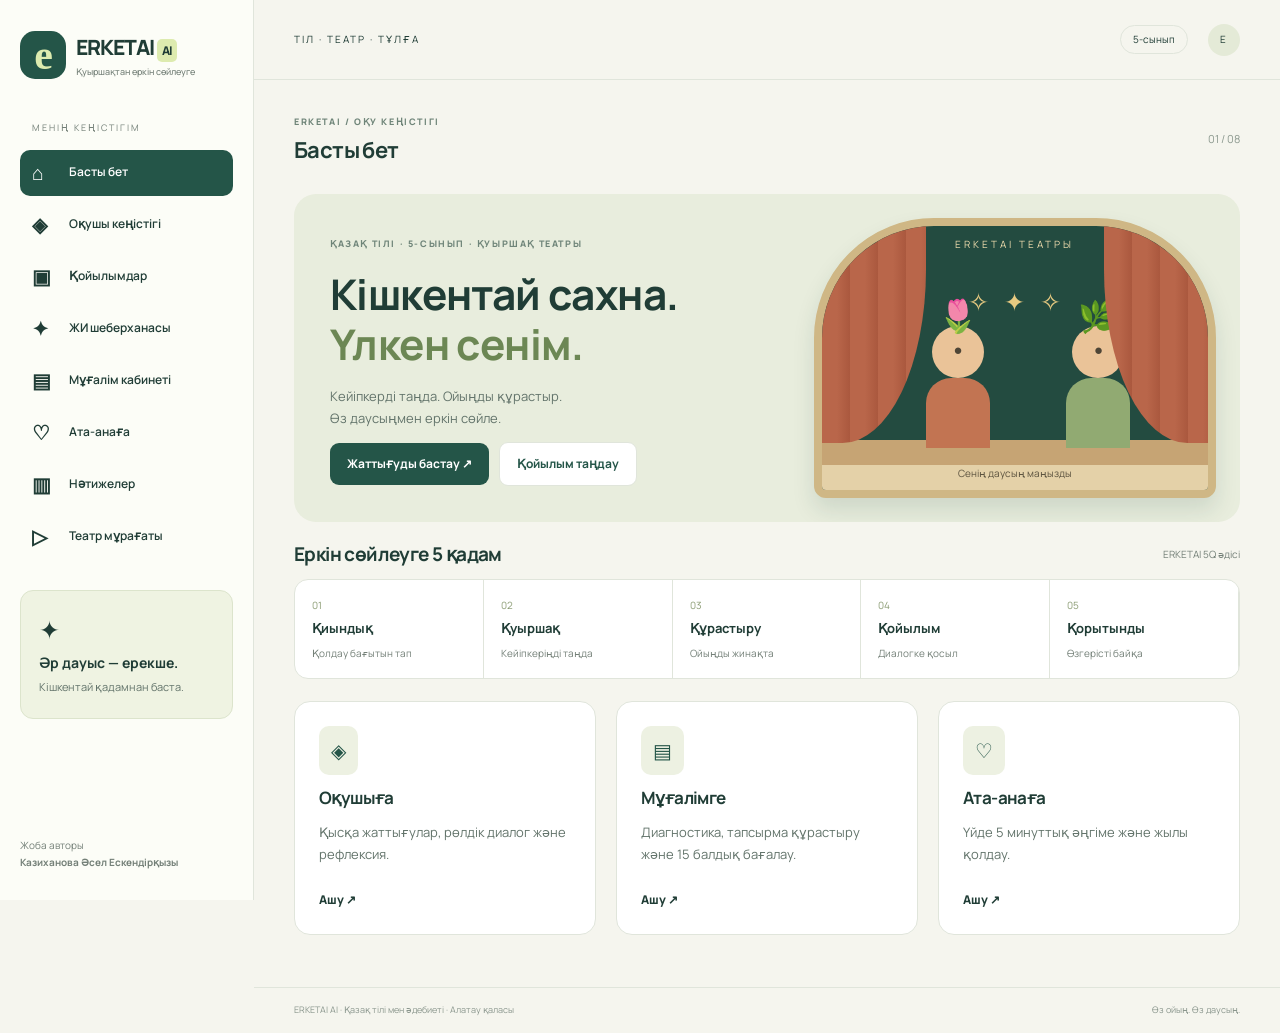
==== index.html @ 677026b5 "Add files via upload" ====
<!doctype html><html lang="kk"><head><meta charset="utf-8"><meta name="viewport" content="width=device-width,initial-scale=1"><meta name="theme-color" content="#173e36"><meta name="description" content="ERKETAI AI — 5-сынып оқушыларының қазақша ауызша сөйлеуін дамытуға арналған қуыршақ театры платформасы"><title>Басты бет · ERKETAI AI</title><link rel="stylesheet" href="styles.css"></head><body data-page="index"><aside class="sidebar"><a class="brand" href="index.html"><span class="brandmark">е</span><span>ERKETAI <i>AI</i><small>Қуыршақтан еркін сөйлеуге</small></span></a><span class="nav-label">МЕНІҢ КЕҢІСТІГІМ</span><nav aria-label="Негізгі навигация"><a href="index.html" aria-current="page"><span>⌂</span>Басты бет</a><a href="student.html" ><span>◈</span>Оқушы кеңістігі</a><a href="plays.html" ><span>▣</span>Қойылымдар</a><a href="ai.html" ><span>✦</span>ЖИ шеберханасы</a><a href="teacher.html" ><span>▤</span>Мұғалім кабинеті</a><a href="parents.html" ><span>♡</span>Ата-анаға</a><a href="results.html" ><span>▥</span>Нәтижелер</a><a href="media.html" ><span>▷</span>Театр мұрағаты</a></nav><div class="side-note"><span>✦</span><strong>Әр дауыс — ерекше.</strong><p>Кішкентай қадамнан баста.</p></div><div class="author">Жоба авторы<br><strong>Казиханова Әсел Ескендірқызы</strong></div></aside><div class="shell"><header><span>ТІЛ · ТЕАТР · ТҰЛҒА</span><div><span class="badge">5-сынып</span><span class="avatar">Е</span></div></header><main><div class="pagehead"><div><span class="eyebrow">ERKETAI / ОҚУ КЕҢІСТІГІ</span><h2>Басты бет</h2></div><span class="page-number">01 / 08</span></div><div class="hero"><div><span class="eyebrow">ҚАЗАҚ ТІЛІ · 5-СЫНЫП · ҚУЫРШАҚ ТЕАТРЫ</span><h1>Кішкентай сахна.<br><em>Үлкен сенім.</em></h1><p>Кейіпкерді таңда. Ойыңды құрастыр.<br>Өз даусыңмен еркін сөйле.</p><div class="actions"><a class="button" href="student.html">Жаттығуды бастау ↗</a><a class="button light" href="plays.html">Қойылым таңдау</a></div></div><div class="stage" aria-label="Қуыршақ театрының иллюстрациясы"><div class="stage-title">ERKETAI ТЕАТРЫ</div><div class="curtain left"></div><div class="curtain right"></div><div class="stars">✧ &nbsp; ✦ &nbsp; ✧</div><div class="puppet p1"><span>🌷</span><b>●</b><i></i></div><div class="puppet p2"><span>🌿</span><b>●</b><i></i></div><div class="stage-floor"></div><div class="stage-caption">Сенің даусың маңызды</div></div></div><div class="sectionhead"><h2>Еркін сөйлеуге 5 қадам</h2><span>ERKETAI 5Q әдісі</span></div><div class="steps"><a href="teacher.html"><small>01</small><strong>Қиындық</strong><span>Қолдау бағытын тап</span></a><a href="plays.html"><small>02</small><strong>Қуыршақ</strong><span>Кейіпкеріңді таңда</span></a><a href="ai.html"><small>03</small><strong>Құрастыру</strong><span>Ойыңды жинақта</span></a><a href="student.html"><small>04</small><strong>Қойылым</strong><span>Диалогке қосыл</span></a><a href="results.html"><small>05</small><strong>Қорытынды</strong><span>Өзгерісті байқа</span></a></div><div class="grid three"><article class="card"><span class="icon">◈</span><h3>Оқушыға</h3><p>Қысқа жаттығулар, рөлдік диалог және рефлексия.</p><a class="textlink" href="student.html">Ашу ↗</a></article><article class="card"><span class="icon">▤</span><h3>Мұғалімге</h3><p>Диагностика, тапсырма құрастыру және 15 балдық бағалау.</p><a class="textlink" href="teacher.html">Ашу ↗</a></article><article class="card"><span class="icon">♡</span><h3>Ата-анаға</h3><p>Үйде 5 минуттық әңгіме және жылы қолдау.</p><a class="textlink" href="parents.html">Ашу ↗</a></article></div></main><footer>ERKETAI AI · Қазақ тілі мен әдебиеті · Алатау қаласы<span>Өз ойың. Өз даусың.</span></footer></div><script type="module" src="js/app.js"></script></body></html>
---- styles.css ----
@import url('https://fonts.googleapis.com/css2?family=Manrope:wght@400;500;600;700;800&display=swap');
:root{--ink:#203d36;--green:#245548;--paper:#f5f5ee;--muted:#748078;--line:#e0e5db;--lime:#ddebaf}*{box-sizing:border-box}body{margin:0;background:var(--paper);color:var(--ink);font:14px/1.65 Manrope,Arial,sans-serif}a{color:inherit;text-decoration:none}button,input,select,textarea{font:inherit}button,a,input,select,textarea,summary{outline-offset:4px}button{cursor:pointer}a:hover{color:#52855d}.sidebar{position:fixed;inset:0 auto 0 0;width:254px;background:#fcfdf7;border-right:1px solid var(--line);padding:30px 20px;display:flex;flex-direction:column;overflow:auto}.brand{display:flex;gap:10px;align-items:center;font-weight:800;font-size:21px;letter-spacing:-1px}.brand i{font-style:normal;font-size:12px;background:var(--lime);padding:3px 5px;border-radius:5px}.brand small{display:block;font-size:9px;letter-spacing:0;font-weight:500}.brandmark{font-family:Georgia;font-size:42px;line-height:48px;text-align:center;background:var(--green);color:var(--lime);border-radius:15px;width:46px}.nav-label{font-size:9px;letter-spacing:2px;color:var(--muted);margin:42px 12px 14px}nav{display:grid;gap:6px}nav a{display:flex;gap:14px;padding:12px;border-radius:10px;font-size:12px;font-weight:600}nav a span{font-size:20px;width:23px;line-height:22px}nav a[aria-current]{background:var(--green);color:white}nav a:hover{background:#e8eedc;color:var(--green)}.side-note{margin-top:30px;padding:18px;border:1px solid #dce4cc;border-radius:13px;background:#eff3e2}.side-note>span{display:block;font-size:25px}.side-note p{font-size:11px;margin:4px 0}.author{font-size:10px;color:var(--muted);margin-top:auto;padding-top:22px}.author strong{font-size:10px}.shell{margin-left:254px}header{height:80px;padding:0 40px;border-bottom:1px solid var(--line);display:flex;align-items:center;justify-content:space-between;font-size:10px;letter-spacing:2px}header>div{display:flex;align-items:center;gap:20px}.badge{border:1px solid var(--line);padding:5px 12px;border-radius:20px;letter-spacing:0}.avatar{background:#e4ead7;width:32px;height:32px;border-radius:50%;display:grid;place-items:center}main{max-width:1500px;margin:auto;padding:28px 40px 32px}.pagehead{display:flex;justify-content:space-between;align-items:center;margin-bottom:24px}.eyebrow{font-size:9px;font-weight:800;letter-spacing:1.6px;color:#6f8579}h1,h2,h3{line-height:1.3;letter-spacing:-.6px}h1{font-size:30px;margin:6px 0}h2{font-size:23px;margin:8px 0 18px}h3{font-size:17px;margin:12px 0 8px}p{color:#63746b}hr{border:0;border-top:1px solid var(--line);margin:24px 0}.pagehead h2{font-size:22px;margin:5px 0}.page-number{color:#8c998f;font-size:11px}.hero{display:grid;grid-template-columns:1.1fr 1fr;background:#e8eddd;border-radius:22px;overflow:hidden;min-height:328px}.hero>div:first-child{padding:36px}.hero h1{font-size:clamp(30px,3.3vw,49px);line-height:1.18;margin:17px 0}.hero em{font-style:normal;color:#6c8754}.hero p{font-size:13px}.actions{display:flex;align-items:center;gap:10px;flex-wrap:wrap}.button,button{border:none;background:var(--green);color:white;padding:11px 17px;border-radius:9px;font-weight:700;font-size:12px;display:inline-block;transition:background .2s}.button:hover,button:hover{background:#376d59;color:white}.light{background:white;color:var(--green);border:1px solid var(--line)}button:disabled{opacity:.55;cursor:wait}.small{padding:7px 10px;font-size:10px}.stage{position:relative;background:#234b40;margin:24px;border-radius:120px 120px 12px 12px;min-height:280px;overflow:hidden;border:8px solid #cfb785;box-shadow:0 12px 22px #173e3620}.stage-title{position:absolute;top:10px;left:0;right:0;text-align:center;color:#eddbac;font-size:10px;letter-spacing:3px;z-index:3}.curtain{position:absolute;background:repeating-linear-gradient(90deg,#b9664a 0,#b9664a 15px,#aa583e 28px);top:0;width:27%;height:82%;z-index:2}.left{left:0;border-radius:0 0 80% 0}.right{right:0;border-radius:0 0 0 80%}.stars{position:absolute;top:55px;text-align:center;width:100%;color:#e7ca81;font-size:25px}.puppet{position:absolute;bottom:42px;text-align:center;width:80px;z-index:1}.p1{left:25%}.p2{right:18%}.puppet b{display:block;border-radius:50%;width:52px;height:52px;background:#eac398;margin:auto;color:#4e4536;line-height:48px;font-size:15px}.puppet i{display:block;width:64px;height:70px;background:#c27452;border-radius:25px 25px 0 0;margin:auto}.p2 i{background:#91aa72}.puppet span{font-size:32px;line-height:22px;display:block}.stage-floor{height:25px;position:absolute;bottom:25px;background:#c6a474;width:100%}.stage-caption{position:absolute;bottom:0;background:#e4d1a8;width:100%;text-align:center;font-size:10px;height:25px;color:#5c533f}.sectionhead{display:flex;align-items:center;justify-content:space-between;gap:12px;margin:20px 0 12px}.sectionhead h2{margin:0;font-size:19px}.sectionhead>span{font-size:10px;color:var(--muted)}.steps{display:flex;gap:0;background:white;border:1px solid var(--line);border-radius:14px;margin-bottom:22px;overflow:hidden}.steps>a,.steps>div{flex:1;padding:17px;border-right:1px solid var(--line)}.steps small{color:#8a9b72;font-size:10px;display:block}.steps strong{display:block;margin:5px 0;font-size:13px}.steps span{font-size:10px;color:var(--muted);display:block}.grid{display:grid;gap:20px;margin-bottom:20px}.three{grid-template-columns:repeat(3,1fr)}.two{grid-template-columns:repeat(2,1fr)}.workspace{grid-template-columns:1fr 1.1fr}.card{border:1px solid var(--line);border-radius:16px;background:#fff;padding:24px;min-width:0}.card p{font-size:13px}.icon{background:#edf1e2;color:var(--green);padding:8px 12px;border-radius:10px;display:inline-block;font-size:20px}.textlink{font-size:12px;font-weight:800;display:inline-block;margin-top:12px}.peach{background:#f5eadd}.fields{display:grid;grid-template-columns:1fr 1fr;gap:0 14px}label{display:block;font-size:12px;font-weight:700;margin:12px 0}input,select,textarea{border:1px solid #d7dfd3;border-radius:8px;background:#fcfdf9;color:var(--ink);padding:10px;width:100%;margin-top:5px}textarea{resize:vertical;min-height:110px;line-height:1.6}input[type=checkbox]{width:auto;margin-right:12px}.notice{background:#edf3e6;border:1px solid #dce6d3;border-radius:10px;padding:14px;font-size:12px;margin-bottom:18px}.toolbar{display:flex;justify-content:space-between;align-items:center;gap:16px;margin-bottom:18px}.search{max-width:450px;flex:1}.toolbar>span{font-size:11px;color:var(--muted)}.tags{display:flex;gap:8px;margin-top:18px}.tags span{font-size:10px;border-radius:20px;background:#f0f2e8;padding:3px 10px}.play-art{height:160px;border-radius:12px;display:flex;align-items:center;justify-content:center;font-size:65px;position:relative}.play-art span{position:absolute;bottom:12px;letter-spacing:3px;font-size:9px}.red{background:#f0dfd3}.green{background:#e1ead9}details{border-top:1px solid var(--line);margin:18px 0;padding-top:14px}summary{cursor:pointer;font-weight:700;font-size:12px}li{font-size:13px;margin:8px 0}.spaced li{margin:20px 0}.muted,small{color:var(--muted);font-size:11px}.chat{display:flex;flex-direction:column;min-height:590px}.chat .sectionhead{margin:0 0 16px}#messages{min-height:210px;max-height:440px;overflow:auto;flex:1;display:flex;flex-direction:column;gap:12px}.message{white-space:pre-wrap;border-radius:12px;background:#eef3e7;padding:14px;font-size:13px;max-width:94%;overflow-wrap:anywhere}.message.user{align-self:flex-end;background:var(--green);color:white}.message.error{background:#fff1ec;color:#9a462f}.moods{display:flex;gap:8px;flex-wrap:wrap}.moods button{background:white;color:var(--green);font-size:10px;padding:9px}.moods button[aria-pressed=true]{outline:2px solid var(--green)}blockquote{border-left:3px solid #a4b684;margin:24px 0;padding:10px 16px;font-size:18px}.scorebar{display:grid;grid-template-columns:1fr 1fr;gap:10px}.bar{height:9px;background:#e8eddf;border-radius:10px;overflow:hidden}.bar span{display:block;height:100%;background:#82965b}.bar.after span{background:#245548}.score-row{margin:24px 0}.score-row strong{font-size:12px}.stat{font-size:40px;font-weight:800}.check{padding:12px;background:#f4f6ef;border-radius:8px}.media-item{width:100%;max-height:240px;object-fit:contain;border-radius:10px}footer{padding:15px 40px;font-size:9px;color:#8b978e;display:flex;justify-content:space-between;border-top:1px solid var(--line)}@media(min-width:1500px){main{padding-top:38px}.hero{min-height:380px}}@media(max-width:1100px){.sidebar{width:220px;padding:24px 14px}.shell{margin-left:220px}main{padding:24px}.hero>div:first-child{padding:24px}.hero .actions{gap:8px}.hero .button{font-size:10px;padding:10px}.stage{margin:18px;min-height:260px}.workspace{grid-template-columns:1fr}.three{gap:12px}.card{padding:20px}}@media(max-width:760px){.sidebar{position:sticky;top:0;width:100%;height:auto;padding:12px 16px;z-index:10;border-bottom:1px solid var(--line)}.brand{font-size:18px}.brandmark{width:33px;font-size:30px;line-height:34px}.brand small{font-size:8px}.nav-label,.side-note,.author{display:none}nav{display:flex;overflow:auto;gap:7px;margin-top:10px;padding-bottom:3px}nav a{flex-shrink:0;font-size:10px;padding:7px 9px;gap:5px}nav a span{font-size:15px;width:16px}.shell{margin-left:0}header{display:none}main{padding:20px 16px}.pagehead{margin-bottom:18px}h1{font-size:25px}.hero{grid-template-columns:1fr}.hero>div:first-child{padding:25px}.hero h1{font-size:40px}.stage{min-height:250px;margin:0 24px 24px}.hero p{font-size:14px}.steps{flex-wrap:wrap}.steps>a,.steps>div{flex:1 0 32%;padding:14px}.three,.two{grid-template-columns:1fr}.fields{gap:0 10px}.toolbar{align-items:stretch;flex-direction:column}.card{padding:20px}.sectionhead>span{display:none}footer{padding:16px;display:block}footer span{display:block}.chat{min-height:530px}.page-number{font-size:9px}}@media print{.sidebar,header,footer,button,.button{display:none}.shell{margin:0}.grid{display:block}.card{break-inside:avoid;margin:15px 0}body{background:white}}
@media(max-width:760px){nav{display:grid;grid-template-columns:repeat(4,minmax(0,1fr));overflow:visible;gap:5px}nav a{font-size:9px;line-height:1.4;display:flex;flex-direction:column;gap:3px;align-items:center;text-align:center;padding:7px 3px;min-width:0;white-space:normal}nav a span{font-size:16px}}
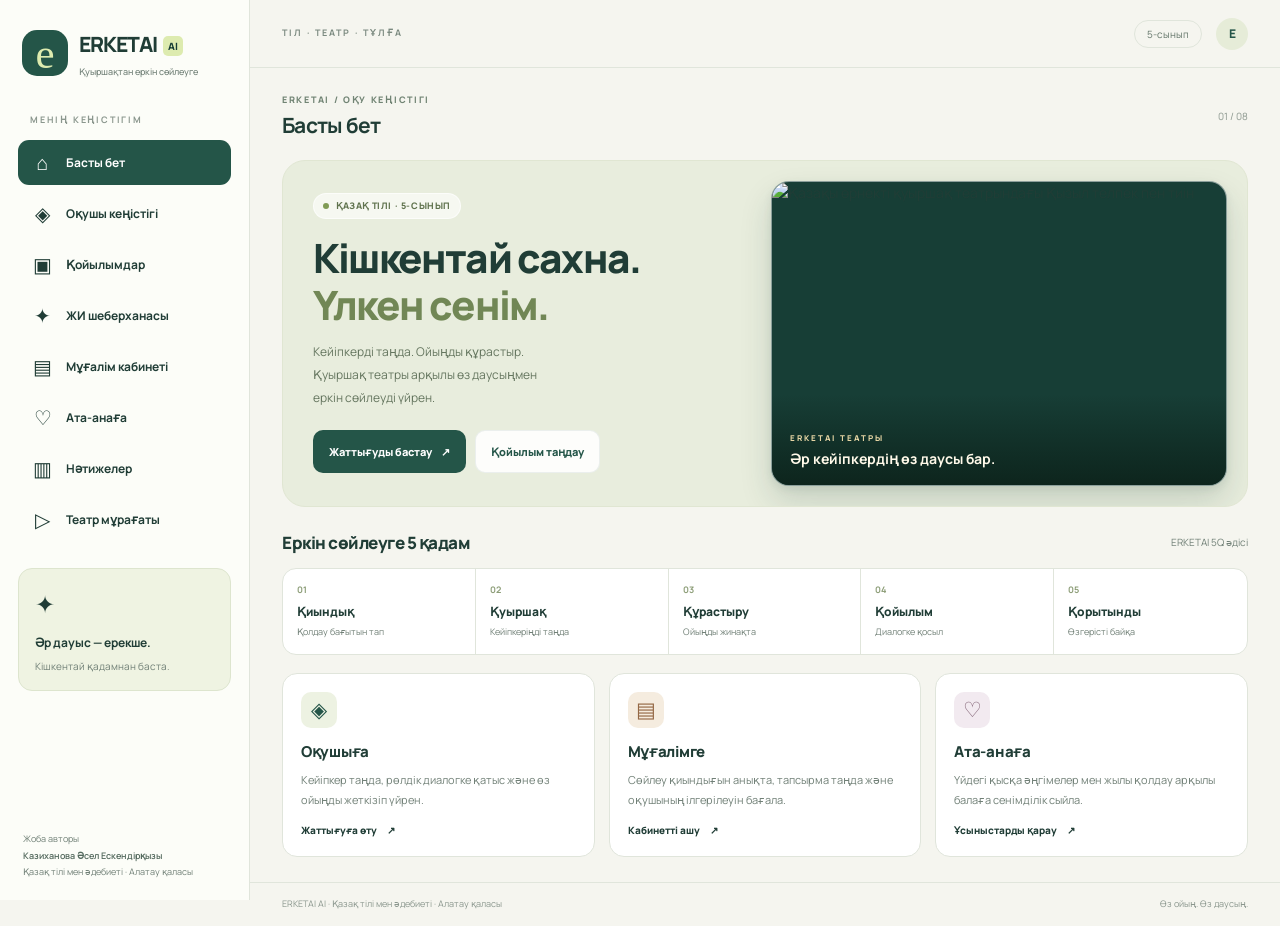
==== commit 1f7a5fb8: "Update index.html" ====
--- a/index.html
+++ b/index.html
@@ -1 +1,1211 @@
-<!doctype html><html lang="kk"><head><meta charset="utf-8"><meta name="viewport" content="width=device-width,initial-scale=1"><meta name="theme-color" content="#173e36"><meta name="description" content="ERKETAI AI — 5-сынып оқушыларының қазақша ауызша сөйлеуін дамытуға арналған қуыршақ театры платформасы"><title>Басты бет · ERKETAI AI</title><link rel="stylesheet" href="styles.css"></head><body data-page="index"><aside class="sidebar"><a class="brand" href="index.html"><span class="brandmark">е</span><span>ERKETAI <i>AI</i><small>Қуыршақтан еркін сөйлеуге</small></span></a><span class="nav-label">МЕНІҢ КЕҢІСТІГІМ</span><nav aria-label="Негізгі навигация"><a href="index.html" aria-current="page"><span>⌂</span>Басты бет</a><a href="student.html" ><span>◈</span>Оқушы кеңістігі</a><a href="plays.html" ><span>▣</span>Қойылымдар</a><a href="ai.html" ><span>✦</span>ЖИ шеберханасы</a><a href="teacher.html" ><span>▤</span>Мұғалім кабинеті</a><a href="parents.html" ><span>♡</span>Ата-анаға</a><a href="results.html" ><span>▥</span>Нәтижелер</a><a href="media.html" ><span>▷</span>Театр мұрағаты</a></nav><div class="side-note"><span>✦</span><strong>Әр дауыс — ерекше.</strong><p>Кішкентай қадамнан баста.</p></div><div class="author">Жоба авторы<br><strong>Казиханова Әсел Ескендірқызы</strong></div></aside><div class="shell"><header><span>ТІЛ · ТЕАТР · ТҰЛҒА</span><div><span class="badge">5-сынып</span><span class="avatar">Е</span></div></header><main><div class="pagehead"><div><span class="eyebrow">ERKETAI / ОҚУ КЕҢІСТІГІ</span><h2>Басты бет</h2></div><span class="page-number">01 / 08</span></div><div class="hero"><div><span class="eyebrow">ҚАЗАҚ ТІЛІ · 5-СЫНЫП · ҚУЫРШАҚ ТЕАТРЫ</span><h1>Кішкентай сахна.<br><em>Үлкен сенім.</em></h1><p>Кейіпкерді таңда. Ойыңды құрастыр.<br>Өз даусыңмен еркін сөйле.</p><div class="actions"><a class="button" href="student.html">Жаттығуды бастау ↗</a><a class="button light" href="plays.html">Қойылым таңдау</a></div></div><div class="stage" aria-label="Қуыршақ театрының иллюстрациясы"><div class="stage-title">ERKETAI ТЕАТРЫ</div><div class="curtain left"></div><div class="curtain right"></div><div class="stars">✧ &nbsp; ✦ &nbsp; ✧</div><div class="puppet p1"><span>🌷</span><b>●</b><i></i></div><div class="puppet p2"><span>🌿</span><b>●</b><i></i></div><div class="stage-floor"></div><div class="stage-caption">Сенің даусың маңызды</div></div></div><div class="sectionhead"><h2>Еркін сөйлеуге 5 қадам</h2><span>ERKETAI 5Q әдісі</span></div><div class="steps"><a href="teacher.html"><small>01</small><strong>Қиындық</strong><span>Қолдау бағытын тап</span></a><a href="plays.html"><small>02</small><strong>Қуыршақ</strong><span>Кейіпкеріңді таңда</span></a><a href="ai.html"><small>03</small><strong>Құрастыру</strong><span>Ойыңды жинақта</span></a><a href="student.html"><small>04</small><strong>Қойылым</strong><span>Диалогке қосыл</span></a><a href="results.html"><small>05</small><strong>Қорытынды</strong><span>Өзгерісті байқа</span></a></div><div class="grid three"><article class="card"><span class="icon">◈</span><h3>Оқушыға</h3><p>Қысқа жаттығулар, рөлдік диалог және рефлексия.</p><a class="textlink" href="student.html">Ашу ↗</a></article><article class="card"><span class="icon">▤</span><h3>Мұғалімге</h3><p>Диагностика, тапсырма құрастыру және 15 балдық бағалау.</p><a class="textlink" href="teacher.html">Ашу ↗</a></article><article class="card"><span class="icon">♡</span><h3>Ата-анаға</h3><p>Үйде 5 минуттық әңгіме және жылы қолдау.</p><a class="textlink" href="parents.html">Ашу ↗</a></article></div></main><footer>ERKETAI AI · Қазақ тілі мен әдебиеті · Алатау қаласы<span>Өз ойың. Өз даусың.</span></footer></div><script type="module" src="js/app.js"></script></body></html>+<!DOCTYPE html>
+<html lang="kk">
+<head>
+  <meta charset="UTF-8">
+
+  <meta
+    name="viewport"
+    content="width=device-width, initial-scale=1"
+  >
+
+  <meta name="theme-color" content="#173e36">
+
+  <meta
+    name="description"
+    content="ERKETAI AI — қуыршақ театры арқылы қазақша еркін сөйлеуді дамытатын білім беру платформасы."
+  >
+
+  <title>ERKETAI AI — Басты бет</title>
+
+  <style>
+    @import url(
+      'https://fonts.googleapis.com/css2?family=Manrope:wght@400;500;600;700;800&display=swap'
+    );
+
+    :root {
+      --background: #f5f5ef;
+      --surface: #ffffff;
+      --ink: #203d36;
+      --green: #245548;
+      --green-dark: #173e36;
+      --muted: #718077;
+      --border: #e0e5db;
+      --lime: #ddebaf;
+      --sage: #e8eddd;
+      --sidebar-width: 250px;
+    }
+
+    * {
+      box-sizing: border-box;
+    }
+
+    body {
+      margin: 0;
+      color: var(--ink);
+      background: var(--background);
+      font-family: "Manrope", Arial, sans-serif;
+      font-size: 14px;
+      line-height: 1.6;
+      -webkit-font-smoothing: antialiased;
+    }
+
+    a {
+      color: inherit;
+      text-decoration: none;
+      -webkit-tap-highlight-color: transparent;
+    }
+
+    a:focus-visible {
+      outline: 3px solid #91aa61;
+      outline-offset: 5px;
+    }
+
+    .skip-link {
+      position: fixed;
+      top: 10px;
+      left: 10px;
+      z-index: 100;
+      padding: 12px 18px;
+      color: white;
+      background: var(--green-dark);
+      border-radius: 10px;
+      transform: translateY(-180%);
+    }
+
+    .skip-link:focus {
+      transform: translateY(0);
+    }
+
+    /* СОЛ ЖАҚ НАВИГАЦИЯ */
+
+    .sidebar {
+      position: fixed;
+      inset: 0 auto 0 0;
+      z-index: 20;
+      display: flex;
+      flex-direction: column;
+      width: var(--sidebar-width);
+      padding: 28px 18px 20px;
+      overflow-y: auto;
+      background: #fcfdf8;
+      border-right: 1px solid var(--border);
+    }
+
+    .brand {
+      display: flex;
+      align-items: center;
+      gap: 11px;
+      padding: 0 4px;
+    }
+
+    .brand-mark {
+      display: grid;
+      place-items: center;
+      flex-shrink: 0;
+      width: 46px;
+      height: 46px;
+      color: var(--lime);
+      background: var(--green);
+      border-radius: 15px;
+      font-family: Georgia, serif;
+      font-size: 43px;
+      line-height: 1;
+    }
+
+    .brand-name {
+      display: block;
+      font-size: 21px;
+      font-weight: 800;
+      letter-spacing: -1px;
+      white-space: nowrap;
+    }
+
+    .brand-ai {
+      display: inline-block;
+      margin-left: 3px;
+      padding: 2px 5px;
+      vertical-align: middle;
+      color: var(--green-dark);
+      background: var(--lime);
+      border-radius: 5px;
+      font-size: 10px;
+      letter-spacing: 0;
+    }
+
+    .brand-caption {
+      display: block;
+      margin-top: 3px;
+      color: var(--muted);
+      font-size: 9px;
+      font-weight: 500;
+      letter-spacing: 0;
+    }
+
+    .nav-label {
+      margin: 34px 12px 13px;
+      color: #8b978e;
+      font-size: 9px;
+      font-weight: 700;
+      letter-spacing: 1.8px;
+    }
+
+    .navigation {
+      display: grid;
+      gap: 6px;
+    }
+
+    .nav-link {
+      display: flex;
+      align-items: center;
+      gap: 12px;
+      min-height: 45px;
+      padding: 10px 13px;
+      border-radius: 11px;
+      font-size: 12px;
+      font-weight: 700;
+      transition:
+        background 180ms ease,
+        color 180ms ease;
+    }
+
+    .nav-link:hover {
+      background: #edf1e3;
+    }
+
+    .nav-link[aria-current="page"] {
+      color: white;
+      background: var(--green);
+    }
+
+    .nav-icon {
+      display: grid;
+      place-items: center;
+      flex-shrink: 0;
+      width: 23px;
+      font-size: 20px;
+      font-weight: 400;
+      line-height: 1;
+    }
+
+    .sidebar-note {
+      margin-top: 26px;
+      padding: 16px;
+      background: #eff3e2;
+      border: 1px solid #dde5ce;
+      border-radius: 14px;
+    }
+
+    .sidebar-note-icon {
+      display: block;
+      margin-bottom: 7px;
+      font-size: 24px;
+    }
+
+    .sidebar-note strong {
+      font-size: 12px;
+    }
+
+    .sidebar-note p {
+      margin: 5px 0 0;
+      color: var(--muted);
+      font-size: 10px;
+    }
+
+    .author {
+      margin-top: auto;
+      padding: 23px 5px 0;
+      color: var(--muted);
+      font-size: 9px;
+      line-height: 1.8;
+    }
+
+    .author strong {
+      display: block;
+      color: #53695d;
+      font-weight: 600;
+    }
+
+    /* НЕГІЗГІ АЙМАҚ */
+
+    .shell {
+      margin-left: var(--sidebar-width);
+    }
+
+    .topbar {
+      display: flex;
+      align-items: center;
+      justify-content: space-between;
+      height: 68px;
+      padding: 0 32px;
+      border-bottom: 1px solid var(--border);
+    }
+
+    .topbar-caption {
+      color: #7a897f;
+      font-size: 9px;
+      font-weight: 700;
+      letter-spacing: 2px;
+    }
+
+    .topbar-right {
+      display: flex;
+      align-items: center;
+      gap: 14px;
+    }
+
+    .grade {
+      padding: 5px 12px;
+      color: #64766a;
+      border: 1px solid var(--border);
+      border-radius: 30px;
+      font-size: 10px;
+    }
+
+    .avatar {
+      display: grid;
+      place-items: center;
+      width: 32px;
+      height: 32px;
+      color: var(--green);
+      background: #e6ecd8;
+      border-radius: 50%;
+      font-size: 12px;
+      font-weight: 800;
+    }
+
+    main {
+      max-width: 1510px;
+      margin: 0 auto;
+      padding: 25px 32px;
+    }
+
+    .page-heading {
+      display: flex;
+      align-items: center;
+      justify-content: space-between;
+      gap: 16px;
+      margin-bottom: 20px;
+    }
+
+    .eyebrow {
+      display: block;
+      color: #718474;
+      font-size: 9px;
+      font-weight: 800;
+      letter-spacing: 1.7px;
+    }
+
+    .page-title {
+      margin: 5px 0 0;
+      font-size: 21px;
+      line-height: 1.3;
+      letter-spacing: -0.7px;
+    }
+
+    .page-number {
+      color: #8b978e;
+      font-size: 10px;
+      white-space: nowrap;
+    }
+
+    /* БАСТЫ БАННЕР */
+
+    .hero {
+      display: grid;
+      grid-template-columns: 1fr 1.08fr;
+      align-items: center;
+      gap: 8px;
+      overflow: hidden;
+      background: var(--sage);
+      border: 1px solid #e0e6d2;
+      border-radius: 23px;
+    }
+
+    .hero-copy {
+      padding: 30px 0 30px 30px;
+    }
+
+    .hero-label {
+      display: inline-flex;
+      align-items: center;
+      gap: 7px;
+      padding: 5px 9px;
+      color: #60734e;
+      background: rgba(255, 255, 255, 0.6);
+      border: 1px solid rgba(255, 255, 255, 0.65);
+      border-radius: 20px;
+      font-size: 9px;
+      font-weight: 800;
+      letter-spacing: 0.6px;
+    }
+
+    .hero-label::before {
+      content: "";
+      width: 6px;
+      height: 6px;
+      background: #809b55;
+      border-radius: 50%;
+    }
+
+    .hero h1 {
+      margin: 16px 0 13px;
+      font-size: clamp(30px, 3.15vw, 48px);
+      font-weight: 800;
+      line-height: 1.15;
+      letter-spacing: -1.8px;
+    }
+
+    .hero h1 em {
+      color: #718755;
+      font-style: normal;
+    }
+
+    .hero-description {
+      max-width: 340px;
+      margin: 0;
+      color: #65765f;
+      font-size: 12px;
+      line-height: 1.9;
+    }
+
+    .hero-actions {
+      display: flex;
+      flex-wrap: wrap;
+      gap: 9px;
+      margin-top: 21px;
+    }
+
+    .button {
+      display: inline-flex;
+      align-items: center;
+      justify-content: center;
+      gap: 9px;
+      min-height: 43px;
+      padding: 11px 15px;
+      color: white;
+      background: var(--green);
+      border: 1px solid transparent;
+      border-radius: 10px;
+      font-size: 11px;
+      font-weight: 800;
+      transition:
+        background 180ms ease,
+        transform 180ms ease;
+    }
+
+    .button:hover {
+      background: var(--green-dark);
+      transform: translateY(-2px);
+    }
+
+    .button-secondary {
+      color: var(--green);
+      background: rgba(255, 255, 255, 0.88);
+      border-color: rgba(36, 85, 72, 0.08);
+    }
+
+    .button-secondary:hover {
+      color: var(--green-dark);
+      background: white;
+    }
+
+    /* ЖАҢА ТЕАТР СУРЕТІ */
+
+    .theatre-art {
+      position: relative;
+      min-width: 0;
+      margin: 20px;
+      overflow: hidden;
+      background: var(--green-dark);
+      border: 1px solid rgba(255, 255, 255, 0.5);
+      border-radius: 18px;
+      box-shadow:
+        0 16px 32px rgba(23, 62, 54, 0.16),
+        0 3px 8px rgba(23, 62, 54, 0.08);
+    }
+
+    .theatre-art img {
+      display: block;
+      width: 100%;
+      height: auto;
+      aspect-ratio: 3 / 2;
+      object-fit: cover;
+    }
+
+    .theatre-art figcaption {
+      position: absolute;
+      inset: auto 0 0;
+      display: grid;
+      gap: 4px;
+      padding: 38px 18px 16px;
+      color: #fff9e9;
+      background: linear-gradient(
+        transparent,
+        rgba(12, 34, 26, 0.9)
+      );
+    }
+
+    .theatre-art-label {
+      color: #e6d5a4;
+      font-size: 8px;
+      font-weight: 800;
+      letter-spacing: 2px;
+    }
+
+    .theatre-art figcaption strong {
+      font-size: clamp(11px, 1.1vw, 15px);
+      font-weight: 700;
+      line-height: 1.4;
+    }
+
+    /* 5Q КЕЗЕҢДЕРІ */
+
+    .section-heading {
+      display: flex;
+      align-items: center;
+      justify-content: space-between;
+      gap: 14px;
+      margin: 22px 0 12px;
+    }
+
+    .section-heading h2 {
+      margin: 0;
+      font-size: 17px;
+      font-weight: 800;
+      letter-spacing: -0.5px;
+    }
+
+    .section-heading > span {
+      color: var(--muted);
+      font-size: 10px;
+    }
+
+    .steps {
+      display: grid;
+      grid-template-columns: repeat(5, minmax(0, 1fr));
+      overflow: hidden;
+      background: var(--surface);
+      border: 1px solid var(--border);
+      border-radius: 14px;
+    }
+
+    .step {
+      position: relative;
+      display: block;
+      min-width: 0;
+      padding: 14px;
+      border-right: 1px solid var(--border);
+      transition: background 180ms ease;
+    }
+
+    .step:last-child {
+      border-right: 0;
+    }
+
+    .step:hover {
+      background: #f0f5e6;
+    }
+
+    .step-number {
+      display: block;
+      margin-bottom: 5px;
+      color: #8c9d77;
+      font-size: 9px;
+      font-weight: 700;
+    }
+
+    .step strong {
+      display: block;
+      margin-bottom: 4px;
+      font-size: 12px;
+      font-weight: 800;
+    }
+
+    .step-description {
+      display: block;
+      color: var(--muted);
+      font-size: 9px;
+      line-height: 1.6;
+    }
+
+    /* КАБИНЕТТЕР */
+
+    .spaces {
+      display: grid;
+      grid-template-columns: repeat(3, minmax(0, 1fr));
+      gap: 14px;
+      margin-top: 18px;
+    }
+
+    .space-card {
+      position: relative;
+      display: flex;
+      flex-direction: column;
+      align-items: flex-start;
+      min-width: 0;
+      padding: 18px;
+      background: var(--surface);
+      border: 1px solid var(--border);
+      border-radius: 15px;
+      transition:
+        border-color 180ms ease,
+        box-shadow 180ms ease,
+        transform 180ms ease;
+    }
+
+    .space-card:hover {
+      border-color: #b8c7a7;
+      box-shadow: 0 10px 24px rgba(23, 62, 54, 0.06);
+      transform: translateY(-3px);
+    }
+
+    .space-icon {
+      display: grid;
+      place-items: center;
+      width: 36px;
+      height: 36px;
+      color: var(--green);
+      background: #edf2e2;
+      border-radius: 10px;
+      font-size: 21px;
+      line-height: 1;
+    }
+
+    .space-card:nth-child(2) .space-icon {
+      color: #946845;
+      background: #f5ecdf;
+    }
+
+    .space-card:nth-child(3) .space-icon {
+      color: #836476;
+      background: #f2eaf0;
+    }
+
+    .space-card h3 {
+      margin: 12px 0 6px;
+      font-size: 15px;
+      font-weight: 800;
+      letter-spacing: -0.3px;
+    }
+
+    .space-card p {
+      flex: 1;
+      margin: 0 0 13px;
+      color: var(--muted);
+      font-size: 11px;
+      line-height: 1.8;
+    }
+
+    .space-link {
+      display: inline-flex;
+      align-items: center;
+      gap: 10px;
+      font-size: 10px;
+      font-weight: 800;
+    }
+
+    .space-link::after {
+      content: "↗";
+      transition: transform 180ms ease;
+    }
+
+    .space-card:hover .space-link::after {
+      transform: translate(2px, -2px);
+    }
+
+    /* ТӨМЕНГІ ЖОЛ */
+
+    .footer {
+      display: flex;
+      justify-content: space-between;
+      gap: 16px;
+      padding: 14px 32px;
+      color: #8b978e;
+      border-top: 1px solid var(--border);
+      font-size: 9px;
+    }
+
+    /* ПЛАНШЕТ */
+
+    @media (max-width: 1150px) {
+      :root {
+        --sidebar-width: 220px;
+      }
+
+      .sidebar {
+        padding-right: 13px;
+        padding-left: 13px;
+      }
+
+      .brand-name {
+        font-size: 18px;
+      }
+
+      .brand-caption {
+        font-size: 8px;
+      }
+
+      .nav-link {
+        padding: 10px;
+        font-size: 11px;
+      }
+
+      main {
+        padding: 22px;
+      }
+
+      .topbar,
+      .footer {
+        padding-right: 22px;
+        padding-left: 22px;
+      }
+
+      .hero-copy {
+        padding: 24px 0 24px 24px;
+      }
+
+      .hero h1 {
+        font-size: 34px;
+        letter-spacing: -1.2px;
+      }
+
+      .hero-actions {
+        gap: 8px;
+      }
+
+      .button {
+        padding: 10px 12px;
+        font-size: 10px;
+      }
+
+      .theatre-art {
+        margin: 16px;
+      }
+
+      .step {
+        padding: 12px 10px;
+      }
+
+      .step strong {
+        font-size: 11px;
+      }
+
+      .space-card {
+        padding: 15px;
+      }
+    }
+
+    /* ТЕЛЕФОН: БАРЛЫҚ 8 БӨЛІМ БІРДЕН КӨРІНЕДІ */
+
+    @media (max-width: 800px) {
+      .sidebar {
+        position: sticky;
+        inset: 0 0 auto;
+        width: 100%;
+        padding: 11px 14px 10px;
+        overflow: visible;
+        background: rgba(252, 253, 248, 0.97);
+        border-right: 0;
+        border-bottom: 1px solid var(--border);
+        backdrop-filter: blur(14px);
+        -webkit-backdrop-filter: blur(14px);
+      }
+
+      .brand {
+        gap: 9px;
+        padding: 0;
+      }
+
+      .brand-mark {
+        width: 33px;
+        height: 33px;
+        border-radius: 10px;
+        font-size: 31px;
+      }
+
+      .brand-name {
+        font-size: 18px;
+      }
+
+      .brand-caption {
+        margin-top: 0;
+        font-size: 8px;
+      }
+
+      .nav-label,
+      .sidebar-note,
+      .author {
+        display: none;
+      }
+
+      .navigation {
+        grid-template-columns: repeat(4, minmax(0, 1fr));
+        gap: 5px;
+        margin-top: 11px;
+      }
+
+      .nav-link {
+        flex-direction: column;
+        justify-content: center;
+        gap: 4px;
+        min-height: 51px;
+        padding: 7px 3px;
+        border-radius: 9px;
+        font-size: 9px;
+        line-height: 1.3;
+        text-align: center;
+      }
+
+      .nav-icon {
+        width: auto;
+        font-size: 17px;
+      }
+
+      .shell {
+        margin-left: 0;
+      }
+
+      .topbar {
+        display: none;
+      }
+
+      main {
+        padding: 19px 15px 24px;
+      }
+
+      .page-heading {
+        margin-bottom: 16px;
+      }
+
+      .eyebrow {
+        font-size: 8px;
+        letter-spacing: 1.2px;
+      }
+
+      .page-title {
+        font-size: 20px;
+      }
+
+      .hero {
+        grid-template-columns: 1fr;
+        gap: 0;
+        border-radius: 19px;
+      }
+
+      .hero-copy {
+        padding: 25px 23px 23px;
+      }
+
+      .hero h1 {
+        margin-top: 16px;
+        font-size: clamp(32px, 8.7vw, 46px);
+        letter-spacing: -1.4px;
+      }
+
+      .hero-description {
+        max-width: none;
+        font-size: 12px;
+      }
+
+      .hero-actions {
+        margin-top: 19px;
+      }
+
+      .button {
+        min-height: 43px;
+        padding: 11px 14px;
+        font-size: 11px;
+      }
+
+      .theatre-art {
+        margin: 0 17px 18px;
+        border-radius: 14px;
+      }
+
+      .theatre-art figcaption {
+        padding: 32px 15px 14px;
+      }
+
+      .theatre-art figcaption strong {
+        font-size: 13px;
+      }
+
+      .section-heading {
+        margin-top: 22px;
+      }
+
+      .section-heading h2 {
+        font-size: 16px;
+      }
+
+      .section-heading > span {
+        font-size: 8px;
+        white-space: nowrap;
+      }
+
+      .steps {
+        grid-template-columns: repeat(6, minmax(0, 1fr));
+      }
+
+      .step {
+        grid-column: span 2;
+        padding: 13px 11px;
+        border-bottom: 1px solid var(--border);
+      }
+
+      .step:nth-child(3) {
+        border-right: 0;
+      }
+
+      .step:nth-child(4),
+      .step:nth-child(5) {
+        grid-column: span 3;
+        border-bottom: 0;
+      }
+
+      .step strong {
+        font-size: 11px;
+      }
+
+      .step-description {
+        font-size: 9px;
+      }
+
+      .spaces {
+        grid-template-columns: 1fr;
+        gap: 11px;
+        margin-top: 15px;
+      }
+
+      .space-card {
+        display: grid;
+        grid-template-columns: 38px 1fr;
+        gap: 0 13px;
+        align-items: start;
+        padding: 17px;
+      }
+
+      .space-icon {
+        grid-column: 1;
+        grid-row: 1 / 4;
+        margin-top: 2px;
+      }
+
+      .space-card h3 {
+        grid-column: 2;
+        margin: 0 0 5px;
+        font-size: 14px;
+      }
+
+      .space-card p {
+        grid-column: 2;
+        margin-bottom: 9px;
+      }
+
+      .space-link {
+        grid-column: 2;
+      }
+
+      .footer {
+        flex-direction: column;
+        gap: 4px;
+        padding: 15px;
+        font-size: 8px;
+      }
+    }
+
+    /* ҚОЗҒАЛЫСТЫ АЗАЙТУ БАПТАУЫН ҚОЛДАУ */
+
+    @media (prefers-reduced-motion: reduce) {
+      *,
+      *::before,
+      *::after {
+        transition: none !important;
+      }
+    }
+  </style>
+</head>
+
+<body>
+  <a class="skip-link" href="#main">
+    Негізгі мазмұнға өту
+  </a>
+
+  <!-- НАВИГАЦИЯ -->
+  <aside class="sidebar">
+    <a
+      class="brand"
+      href="index.html"
+      aria-label="ERKETAI AI — басты бет"
+    >
+      <span class="brand-mark" aria-hidden="true">е</span>
+
+      <span>
+        <span class="brand-name">
+          ERKETAI <span class="brand-ai">AI</span>
+        </span>
+
+        <span class="brand-caption">
+          Қуыршақтан еркін сөйлеуге
+        </span>
+      </span>
+    </a>
+
+    <div class="nav-label">
+      МЕНІҢ КЕҢІСТІГІМ
+    </div>
+
+    <nav class="navigation" aria-label="Негізгі навигация">
+      <a
+        class="nav-link"
+        href="index.html"
+        aria-current="page"
+      >
+        <span class="nav-icon" aria-hidden="true">⌂</span>
+        <span>Басты бет</span>
+      </a>
+
+      <a class="nav-link" href="student.html">
+        <span class="nav-icon" aria-hidden="true">◈</span>
+        <span>Оқушы кеңістігі</span>
+      </a>
+
+      <a class="nav-link" href="plays.html">
+        <span class="nav-icon" aria-hidden="true">▣</span>
+        <span>Қойылымдар</span>
+      </a>
+
+      <a class="nav-link" href="ai.html">
+        <span class="nav-icon" aria-hidden="true">✦</span>
+        <span>ЖИ шеберханасы</span>
+      </a>
+
+      <a class="nav-link" href="teacher.html">
+        <span class="nav-icon" aria-hidden="true">▤</span>
+        <span>Мұғалім кабинеті</span>
+      </a>
+
+      <a class="nav-link" href="parents.html">
+        <span class="nav-icon" aria-hidden="true">♡</span>
+        <span>Ата-анаға</span>
+      </a>
+
+      <a class="nav-link" href="results.html">
+        <span class="nav-icon" aria-hidden="true">▥</span>
+        <span>Нәтижелер</span>
+      </a>
+
+      <a class="nav-link" href="media.html">
+        <span class="nav-icon" aria-hidden="true">▷</span>
+        <span>Театр мұрағаты</span>
+      </a>
+    </nav>
+
+    <div class="sidebar-note">
+      <span class="sidebar-note-icon" aria-hidden="true">✦</span>
+      <strong>Әр дауыс — ерекше.</strong>
+      <p>Кішкентай қадамнан баста.</p>
+    </div>
+
+    <div class="author">
+      Жоба авторы
+      <strong>Казиханова Әсел Ескендірқызы</strong>
+      Қазақ тілі мен әдебиеті · Алатау қаласы
+    </div>
+  </aside>
+
+  <div class="shell">
+    <!-- ЖОҒАРҒЫ ЖОЛ -->
+    <header class="topbar">
+      <span class="topbar-caption">
+        ТІЛ · ТЕАТР · ТҰЛҒА
+      </span>
+
+      <div class="topbar-right">
+        <span class="grade">5-сынып</span>
+        <span class="avatar" aria-hidden="true">Е</span>
+      </div>
+    </header>
+
+    <main id="main">
+      <div class="page-heading">
+        <div>
+          <span class="eyebrow">
+            ERKETAI / ОҚУ КЕҢІСТІГІ
+          </span>
+
+          <h2 class="page-title">Басты бет</h2>
+        </div>
+
+        <span class="page-number">01 / 08</span>
+      </div>
+
+      <!-- СУРЕТІ БАР БАСТЫ БЛОК -->
+      <section class="hero" aria-labelledby="hero-title">
+        <div class="hero-copy">
+          <span class="hero-label">
+            ҚАЗАҚ ТІЛІ · 5-СЫНЫП
+          </span>
+
+          <h1 id="hero-title">
+            Кішкентай сахна.<br>
+            <em>Үлкен сенім.</em>
+          </h1>
+
+          <p class="hero-description">
+            Кейіпкерді таңда. Ойыңды құрастыр.<br>
+            Қуыршақ театры арқылы өз даусыңмен<br>
+            еркін сөйлеуді үйрен.
+          </p>
+
+          <div class="hero-actions">
+            <a class="button" href="student.html">
+              Жаттығуды бастау
+              <span aria-hidden="true">↗</span>
+            </a>
+
+            <a
+              class="button button-secondary"
+              href="plays.html"
+            >
+              Қойылым таңдау
+            </a>
+          </div>
+        </div>
+
+        <figure class="theatre-art">
+          <img
+            src="assets/erketai-theatre.png"
+            alt="Қазақы өрнекті қуыршақ театрындағы Қызыл телпек пен тиін"
+            width="1536"
+            height="1024"
+            fetchpriority="high"
+            decoding="async"
+          >
+
+          <figcaption>
+            <span class="theatre-art-label">
+              ERKETAI ТЕАТРЫ
+            </span>
+
+            <strong>
+              Әр кейіпкердің өз даусы бар.
+            </strong>
+          </figcaption>
+        </figure>
+      </section>
+
+      <!-- ERKETAI 5Q -->
+      <section aria-labelledby="steps-title">
+        <div class="section-heading">
+          <h2 id="steps-title">
+            Еркін сөйлеуге 5 қадам
+          </h2>
+
+          <span>ERKETAI 5Q әдісі</span>
+        </div>
+
+        <div class="steps">
+          <a class="step" href="teacher.html">
+            <span class="step-number">01</span>
+            <strong>Қиындық</strong>
+            <span class="step-description">
+              Қолдау бағытын тап
+            </span>
+          </a>
+
+          <a class="step" href="plays.html">
+            <span class="step-number">02</span>
+            <strong>Қуыршақ</strong>
+            <span class="step-description">
+              Кейіпкеріңді таңда
+            </span>
+          </a>
+
+          <a class="step" href="ai.html">
+            <span class="step-number">03</span>
+            <strong>Құрастыру</strong>
+            <span class="step-description">
+              Ойыңды жинақта
+            </span>
+          </a>
+
+          <a class="step" href="student.html">
+            <span class="step-number">04</span>
+            <strong>Қойылым</strong>
+            <span class="step-description">
+              Диалогке қосыл
+            </span>
+          </a>
+
+          <a class="step" href="results.html">
+            <span class="step-number">05</span>
+            <strong>Қорытынды</strong>
+            <span class="step-description">
+              Өзгерісті байқа
+            </span>
+          </a>
+        </div>
+      </section>
+
+      <!-- ҮШ ЖҰМЫС КЕҢІСТІГІ -->
+      <section class="spaces" aria-label="Жұмыс кеңістіктері">
+        <a class="space-card" href="student.html">
+          <span class="space-icon" aria-hidden="true">◈</span>
+
+          <h3>Оқушыға</h3>
+
+          <p>
+            Кейіпкер таңда, рөлдік диалогке қатыс
+            және өз ойыңды жеткізіп үйрен.
+          </p>
+
+          <span class="space-link">
+            Жаттығуға өту
+          </span>
+        </a>
+
+        <a class="space-card" href="teacher.html">
+          <span class="space-icon" aria-hidden="true">▤</span>
+
+          <h3>Мұғалімге</h3>
+
+          <p>
+            Сөйлеу қиындығын анықта, тапсырма таңда
+            және оқушының ілгерілеуін бағала.
+          </p>
+
+          <span class="space-link">
+            Кабинетті ашу
+          </span>
+        </a>
+
+        <a class="space-card" href="parents.html">
+          <span class="space-icon" aria-hidden="true">♡</span>
+
+          <h3>Ата-анаға</h3>
+
+          <p>
+            Үйдегі қысқа әңгімелер мен жылы қолдау
+            арқылы балаға сенімділік сыйла.
+          </p>
+
+          <span class="space-link">
+            Ұсыныстарды қарау
+          </span>
+        </a>
+      </section>
+    </main>
+
+    <footer class="footer">
+      <span>
+        ERKETAI AI · Қазақ тілі мен әдебиеті · Алатау қаласы
+      </span>
+
+      <span>
+        Өз ойың. Өз даусың.
+      </span>
+    </footer>
+  </div>
+</body>
+</html>
